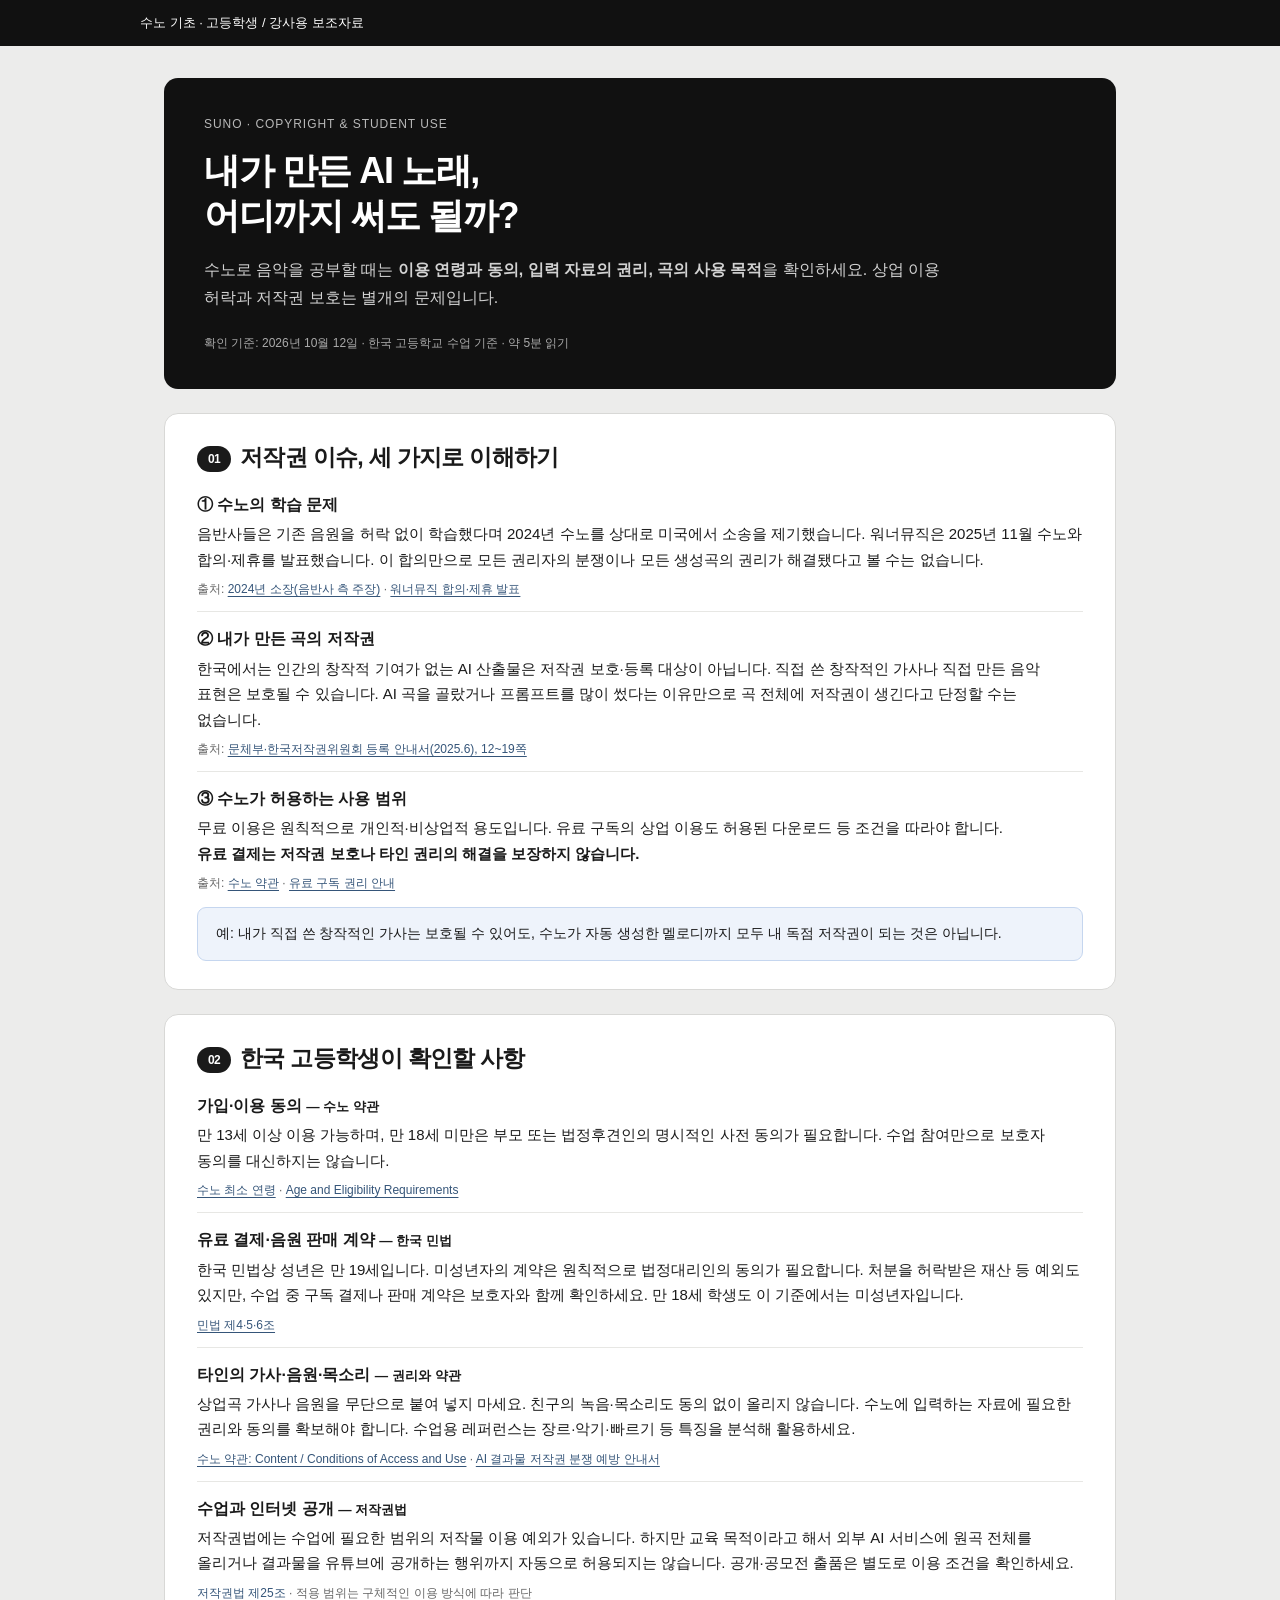
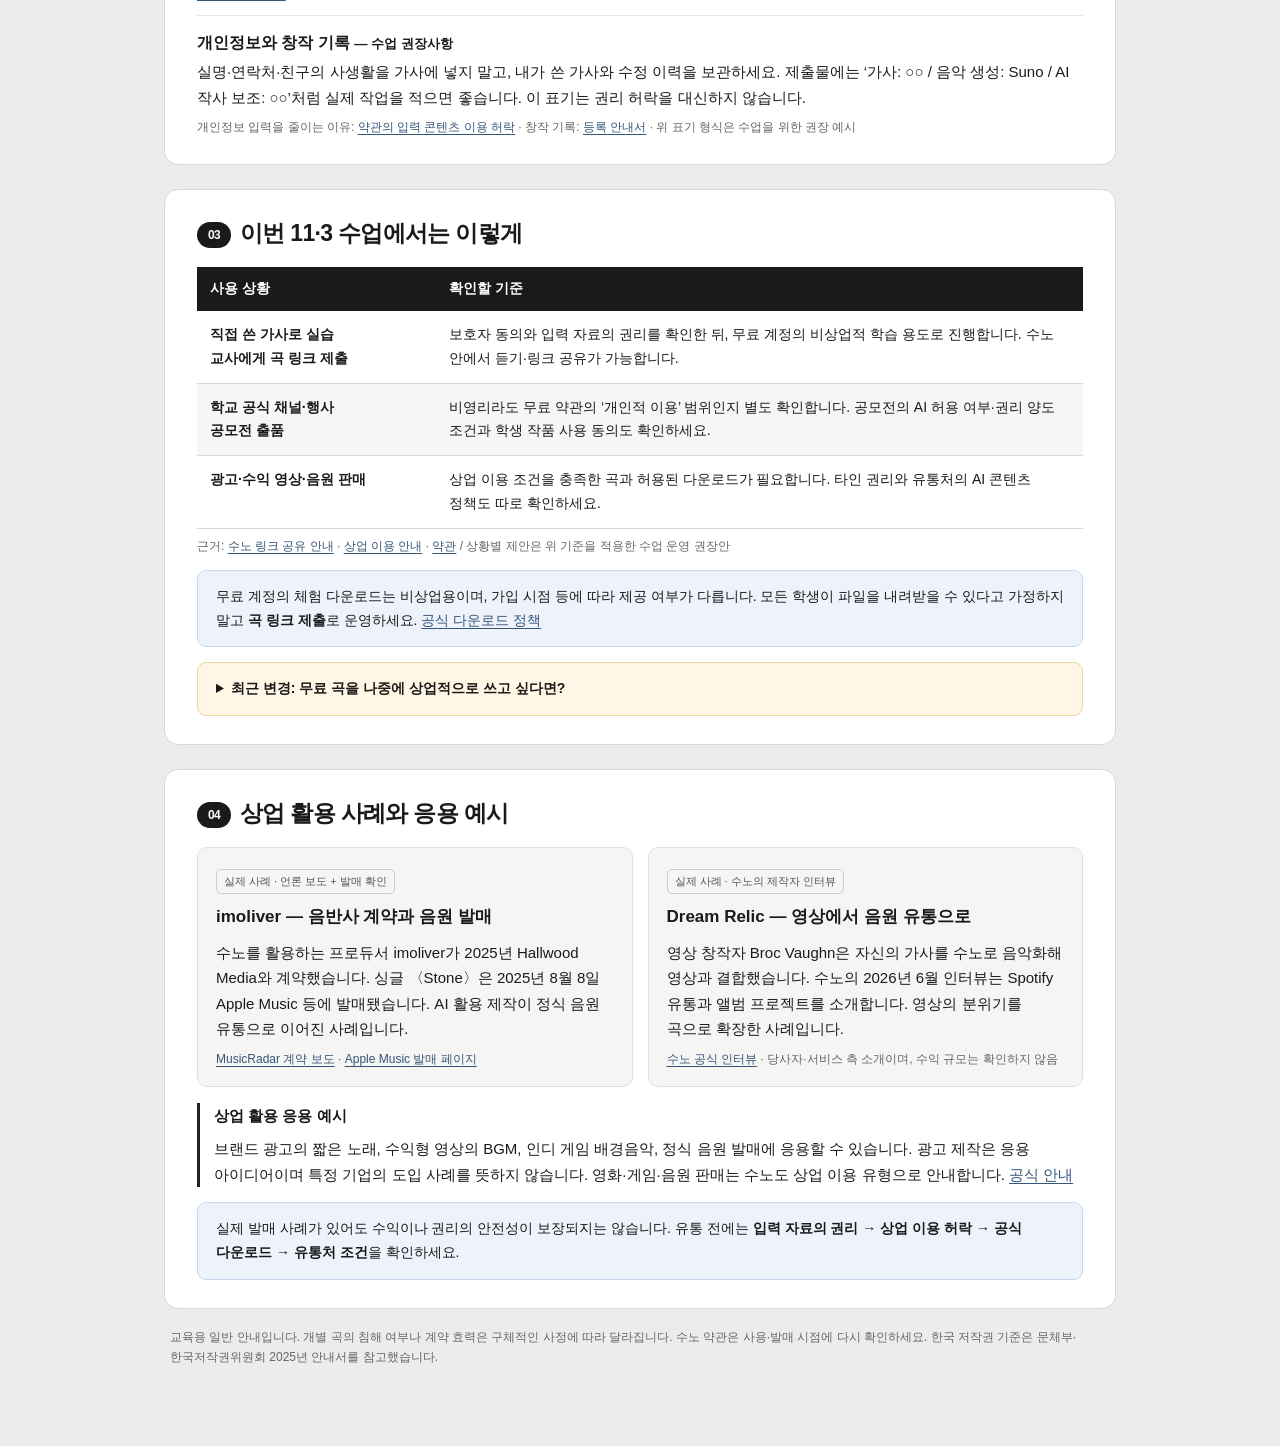
==== copyright.html @ e7ae3f12 "Publish Suno classroom materials without download controls Add the lesson, student practice cards, s" ====
<!doctype html>
<html lang="ko">
<head>
<meta charset="utf-8">
<meta name="viewport" content="width=device-width,initial-scale=1">
<title>수노 저작권과 학생 이용 — 간단 안내</title>
<style>
:root{--paper:#ececeb;--ink:#1a1a1a;--muted:#666;--line:#d8d8d6;--blue:#eef3fb;--yellow:#fff6e6}
*{box-sizing:border-box}body{margin:0;background:var(--paper);color:var(--ink);font-family:"Pretendard",-apple-system,BlinkMacSystemFont,"Apple SD Gothic Neo","Malgun Gothic",sans-serif;font-size:16px;line-height:1.7;word-break:keep-all;overflow-wrap:anywhere}
.bar{background:#111;color:#fff;padding:12px max(20px,calc((100vw - 1000px)/2));display:flex;justify-content:space-between;align-items:center;gap:18px;font-size:13px}.bar button{background:#333;color:white;border:1px solid #555;border-radius:7px;padding:8px 13px;cursor:pointer;font:inherit}
main{max-width:1000px;margin:32px auto 60px;padding:0 24px}header{background:#111;color:#fff;padding:36px 40px;border-radius:14px}.kicker{color:#b9b9b9;font-size:12px;letter-spacing:.08em}h1{font-size:36px;line-height:1.25;letter-spacing:-.04em;margin:14px 0 18px}header p{color:#d2d2d2;margin:0;max-width:760px}.meta{font-size:12px;margin-top:22px;color:#aaa}
section{margin-top:24px;background:#fff;border:1px solid var(--line);border-radius:14px;padding:28px 32px}h2{margin:0 0 18px;font-size:23px;line-height:1.35;letter-spacing:-.03em}h3{font-size:17px;margin:0 0 7px}p{margin:8px 0}a{color:#355579;text-underline-offset:3px}.ref{font-size:12px;color:var(--muted);line-height:1.5;margin-top:8px}.no{font-size:12px;border-radius:20px;background:#1a1a1a;color:white;padding:5px 11px;margin-right:9px;vertical-align:middle;display:inline-block}.grid{display:grid;grid-template-columns:1fr 1fr;gap:15px}.card{padding:18px;background:#f5f5f3;border:1px solid #e0e0dc;border-radius:10px}.card p{font-size:15px}.note{padding:14px 18px;background:var(--blue);border:1px solid #c5d6ef;border-radius:9px;margin-top:15px;font-size:14px}.note.warn{background:var(--yellow);border-color:#f0d79a}.rows{list-style:none;padding:0;margin:0}.rows li{padding:13px 0;border-bottom:1px solid #e7e7e4}.rows li:first-child{padding-top:0}.rows li:last-child{border-bottom:0;padding-bottom:0}.rows strong{display:block;margin-bottom:3px}.rows p{margin:0;font-size:15px}.table-wrap{overflow-x:auto}table{width:100%;border-collapse:collapse;font-size:14px}th{background:#1a1a1a;color:white;text-align:left;padding:10px 13px}td{padding:12px 13px;border-bottom:1px solid var(--line);vertical-align:top}tr:nth-child(even){background:#f6f6f4}th:first-child{width:27%}.tag{display:inline-block;font-size:11px;color:#555;border:1px solid #ccc;border-radius:5px;padding:2px 7px;margin-bottom:9px}.sources{font-size:13px;margin:12px 0 0;padding-left:20px}.sources li{margin:7px 0}footer{font-size:12px;color:var(--muted);padding:18px 6px}.example{border-left:3px solid #222;padding-left:14px;margin-top:16px;font-size:15px}
@media(max-width:640px){main{padding:0 14px;margin-top:18px}header{padding:26px 24px}h1{font-size:29px}section{padding:23px 22px}h2{font-size:21px}.grid{grid-template-columns:1fr}.bar{padding:12px 16px}th:first-child{width:32%}}
@media print{@page{size:A4;margin:15mm}body{background:white;font-size:11pt}.bar{display:none}main{margin:0;padding:0;max-width:none}header{padding:20px 24px}h1{font-size:25pt}section{padding:18px 20px;margin-top:16px}h2{font-size:17pt}.card,.note,.rows li,tr{break-inside:avoid}h2,h3{break-after:avoid}a{color:inherit}.ref,.sources{font-size:9pt}*{-webkit-print-color-adjust:exact;print-color-adjust:exact}}
</style>
</head>
<body>
<div class="bar"><span>수노 기초 · 고등학생 / 강사용 보조자료</span></div>
<main>
<header>
<div class="kicker">SUNO · COPYRIGHT &amp; STUDENT USE</div>
<h1>내가 만든 AI 노래,<br>어디까지 써도 될까?</h1>
<p>수노로 음악을 공부할 때는 <strong>이용 연령과 동의, 입력 자료의 권리, 곡의 사용 목적</strong>을 확인하세요. 상업 이용 허락과 저작권 보호는 별개의 문제입니다.</p>
<div class="meta">확인 기준: 2026년 10월 12일 · 한국 고등학교 수업 기준 · 약 5분 읽기</div>
</header>

<section>
<h2><span class="no">01</span>저작권 이슈, 세 가지로 이해하기</h2>
<ul class="rows">
<li><strong>① 수노의 학습 문제</strong><p>음반사들은 기존 음원을 허락 없이 학습했다며 2024년 수노를 상대로 미국에서 소송을 제기했습니다. 워너뮤직은 2025년 11월 수노와 합의·제휴를 발표했습니다. 이 합의만으로 모든 권리자의 분쟁이나 모든 생성곡의 권리가 해결됐다고 볼 수는 없습니다.</p><div class="ref">출처: <a href="https://www.riaa.com/wp-content/uploads/2024/06/Suno-complaint-file-stamped20.pdf">2024년 소장(음반사 측 주장)</a> · <a href="https://www.wmg.com/news/warner-music-group-and-suno-forge-groundbreaking-partnership">워너뮤직 합의·제휴 발표</a></div></li>
<li><strong>② 내가 만든 곡의 저작권</strong><p>한국에서는 인간의 창작적 기여가 없는 AI 산출물은 저작권 보호·등록 대상이 아닙니다. 직접 쓴 창작적인 가사나 직접 만든 음악 표현은 보호될 수 있습니다. AI 곡을 골랐거나 프롬프트를 많이 썼다는 이유만으로 곡 전체에 저작권이 생긴다고 단정할 수는 없습니다.</p><div class="ref">출처: <a href="https://www.copyright.or.kr/information-materials/publication/research-report/view.do?brdctsno=54253">문체부·한국저작권위원회 등록 안내서(2025.6), 12~19쪽</a></div></li>
<li><strong>③ 수노가 허용하는 사용 범위</strong><p>무료 이용은 원칙적으로 개인적·비상업적 용도입니다. 유료 구독의 상업 이용도 허용된 다운로드 등 조건을 따라야 합니다. <strong>유료 결제는 저작권 보호나 타인 권리의 해결을 보장하지 않습니다.</strong></p><div class="ref">출처: <a href="https://suno.com/terms-of-service">수노 약관</a> · <a href="https://help.suno.com/en/articles/9601665">유료 구독 권리 안내</a></div></li>
</ul>
<div class="note">예: 내가 직접 쓴 창작적인 가사는 보호될 수 있어도, 수노가 자동 생성한 멜로디까지 모두 내 독점 저작권이 되는 것은 아닙니다.</div>
</section>

<section>
<h2><span class="no">02</span>한국 고등학생이 확인할 사항</h2>
<ul class="rows">
<li><strong>가입·이용 동의 <small>— 수노 약관</small></strong><p>만 13세 이상 이용 가능하며, 만 18세 미만은 부모 또는 법정후견인의 명시적인 사전 동의가 필요합니다. 수업 참여만으로 보호자 동의를 대신하지는 않습니다.</p><div class="ref"><a href="https://help.suno.com/en/articles/9720001">수노 최소 연령</a> · <a href="https://suno.com/terms-of-service">Age and Eligibility Requirements</a></div></li>
<li><strong>유료 결제·음원 판매 계약 <small>— 한국 민법</small></strong><p>한국 민법상 성년은 만 19세입니다. 미성년자의 계약은 원칙적으로 법정대리인의 동의가 필요합니다. 처분을 허락받은 재산 등 예외도 있지만, 수업 중 구독 결제나 판매 계약은 보호자와 함께 확인하세요. 만 18세 학생도 이 기준에서는 미성년자입니다.</p><div class="ref"><a href="https://law.go.kr/법령/민법">민법 제4·5·6조</a></div></li>
<li><strong>타인의 가사·음원·목소리 <small>— 권리와 약관</small></strong><p>상업곡 가사나 음원을 무단으로 붙여 넣지 마세요. 친구의 녹음·목소리도 동의 없이 올리지 않습니다. 수노에 입력하는 자료에 필요한 권리와 동의를 확보해야 합니다. 수업용 레퍼런스는 장르·악기·빠르기 등 특징을 분석해 활용하세요.</p><div class="ref"><a href="https://suno.com/terms-of-service">수노 약관: Content / Conditions of Access and Use</a> · <a href="https://www.copyright.or.kr/information-materials/publication/research-report/view.do?brdctsno=54252">AI 결과물 저작권 분쟁 예방 안내서</a></div></li>
<li><strong>수업과 인터넷 공개 <small>— 저작권법</small></strong><p>저작권법에는 수업에 필요한 범위의 저작물 이용 예외가 있습니다. 하지만 교육 목적이라고 해서 외부 AI 서비스에 원곡 전체를 올리거나 결과물을 유튜브에 공개하는 행위까지 자동으로 허용되지는 않습니다. 공개·공모전 출품은 별도로 이용 조건을 확인하세요.</p><div class="ref"><a href="https://www.law.go.kr/lsLinkCommonInfo.do?chrClsCd=010202&amp;lsJoLnkSeq=1033063527">저작권법 제25조</a> · 적용 범위는 구체적인 이용 방식에 따라 판단</div></li>
<li><strong>개인정보와 창작 기록 <small>— 수업 권장사항</small></strong><p>실명·연락처·친구의 사생활을 가사에 넣지 말고, 내가 쓴 가사와 수정 이력을 보관하세요. 제출물에는 ‘가사: ○○ / 음악 생성: Suno / AI 작사 보조: ○○’처럼 실제 작업을 적으면 좋습니다. 이 표기는 권리 허락을 대신하지 않습니다.</p><div class="ref">개인정보 입력을 줄이는 이유: <a href="https://suno.com/terms-of-service">약관의 입력 콘텐츠 이용 허락</a> · 창작 기록: <a href="https://www.copyright.or.kr/information-materials/publication/research-report/view.do?brdctsno=54253">등록 안내서</a> · 위 표기 형식은 수업을 위한 권장 예시</div></li>
</ul>
</section>

<section>
<h2><span class="no">03</span>이번 11·3 수업에서는 이렇게</h2>
<div class="table-wrap"><table>
<thead><tr><th>사용 상황</th><th>확인할 기준</th></tr></thead>
<tbody>
<tr><td><strong>직접 쓴 가사로 실습<br>교사에게 곡 링크 제출</strong></td><td>보호자 동의와 입력 자료의 권리를 확인한 뒤, 무료 계정의 비상업적 학습 용도로 진행합니다. 수노 안에서 듣기·링크 공유가 가능합니다.</td></tr>
<tr><td><strong>학교 공식 채널·행사<br>공모전 출품</strong></td><td>비영리라도 무료 약관의 ‘개인적 이용’ 범위인지 별도 확인합니다. 공모전의 AI 허용 여부·권리 양도 조건과 학생 작품 사용 동의도 확인하세요.</td></tr>
<tr><td><strong>광고·수익 영상·음원 판매</strong></td><td>상업 이용 조건을 충족한 곡과 허용된 다운로드가 필요합니다. 타인 권리와 유통처의 AI 콘텐츠 정책도 따로 확인하세요.</td></tr>
</tbody></table></div>
<div class="ref">근거: <a href="https://help.suno.com/en/articles/13614785">수노 링크 공유 안내</a> · <a href="https://help.suno.com/en/articles/9601665">상업 이용 안내</a> · <a href="https://suno.com/terms-of-service">약관</a> / 상황별 제안은 위 기준을 적용한 수업 운영 권장안</div>
<div class="note">무료 계정의 체험 다운로드는 비상업용이며, 가입 시점 등에 따라 제공 여부가 다릅니다. 모든 학생이 파일을 내려받을 수 있다고 가정하지 말고 <strong>곡 링크 제출</strong>로 운영하세요. <a href="https://help.suno.com/en/articles/13876865">공식 다운로드 정책</a></div>
<details class="note warn"><summary><strong>최근 변경: 무료 곡을 나중에 상업적으로 쓰고 싶다면?</strong></summary>
<p>2026년 10월 6일 공식 도움말은 <strong>본인이 원작자인 곡의 리믹스</strong>에 유료 다운로드 크레딧을 사용하면, 원곡이 무료로 만들어졌어도 상업 이용 자격을 얻을 수 있다고 안내합니다. 다른 사람 곡의 리믹스는 수익화 대상이 아닙니다.</p>
<p>다만 약관에는 리믹스의 비상업 이용 제한도 있어 적용 범위를 확인해야 합니다. ‘구독만 하면 예전 무료 곡 전체가 상업용이 된다’고 해석하지 말고, 해당 곡·기능에 대한 수노의 확인을 받으세요.</p>
<div class="ref"><a href="https://help.suno.com/en/articles/9604993">Can I monetize a Remix? (2026.10.6)</a> · <a href="https://suno.com/terms-of-service">약관: Remixes / Permitted Commercial Use</a></div>
</details>
</section>

<section>
<h2><span class="no">04</span>상업 활용 사례와 응용 예시</h2>
<div class="grid">
<article class="card"><span class="tag">실제 사례 · 언론 보도 + 발매 확인</span><h3>imoliver — 음반사 계약과 음원 발매</h3><p>수노를 활용하는 프로듀서 imoliver가 2025년 Hallwood Media와 계약했습니다. 싱글 〈Stone〉은 2025년 8월 8일 Apple Music 등에 발매됐습니다. AI 활용 제작이 정식 음원 유통으로 이어진 사례입니다.</p><div class="ref"><a href="https://www.musicradar.com/music-tech/a-huge-moment-not-just-for-me-but-for-the-future-of-music-ai-creator-signs-record-deal-with-hallwood-media">MusicRadar 계약 보도</a> · <a href="https://music.apple.com/us/album/stone-single/1829014682">Apple Music 발매 페이지</a></div></article>
<article class="card"><span class="tag">실제 사례 · 수노의 제작자 인터뷰</span><h3>Dream Relic — 영상에서 음원 유통으로</h3><p>영상 창작자 Broc Vaughn은 자신의 가사를 수노로 음악화해 영상과 결합했습니다. 수노의 2026년 6월 인터뷰는 Spotify 유통과 앨범 프로젝트를 소개합니다. 영상의 분위기를 곡으로 확장한 사례입니다.</p><div class="ref"><a href="https://blog.suno.com/blog/dream-relic">수노 공식 인터뷰</a> · 당사자·서비스 측 소개이며, 수익 규모는 확인하지 않음</div></article>
</div>
<div class="example"><strong>상업 활용 응용 예시</strong><p>브랜드 광고의 짧은 노래, 수익형 영상의 BGM, 인디 게임 배경음악, 정식 음원 발매에 응용할 수 있습니다. 광고 제작은 응용 아이디어이며 특정 기업의 도입 사례를 뜻하지 않습니다. 영화·게임·음원 판매는 수노도 상업 이용 유형으로 안내합니다. <a href="https://help.suno.com/en/articles/9601665">공식 안내</a></p></div>
<div class="note">실제 발매 사례가 있어도 수익이나 권리의 안전성이 보장되지는 않습니다. 유통 전에는 <strong>입력 자료의 권리 → 상업 이용 허락 → 공식 다운로드 → 유통처 조건</strong>을 확인하세요.</div>
</section>

<footer>교육용 일반 안내입니다. 개별 곡의 침해 여부나 계약 효력은 구체적인 사정에 따라 달라집니다. 수노 약관은 사용·발매 시점에 다시 확인하세요. 한국 저작권 기준은 문체부·한국저작권위원회 2025년 안내서를 참고했습니다.</footer>
</main>
</body>
</html>
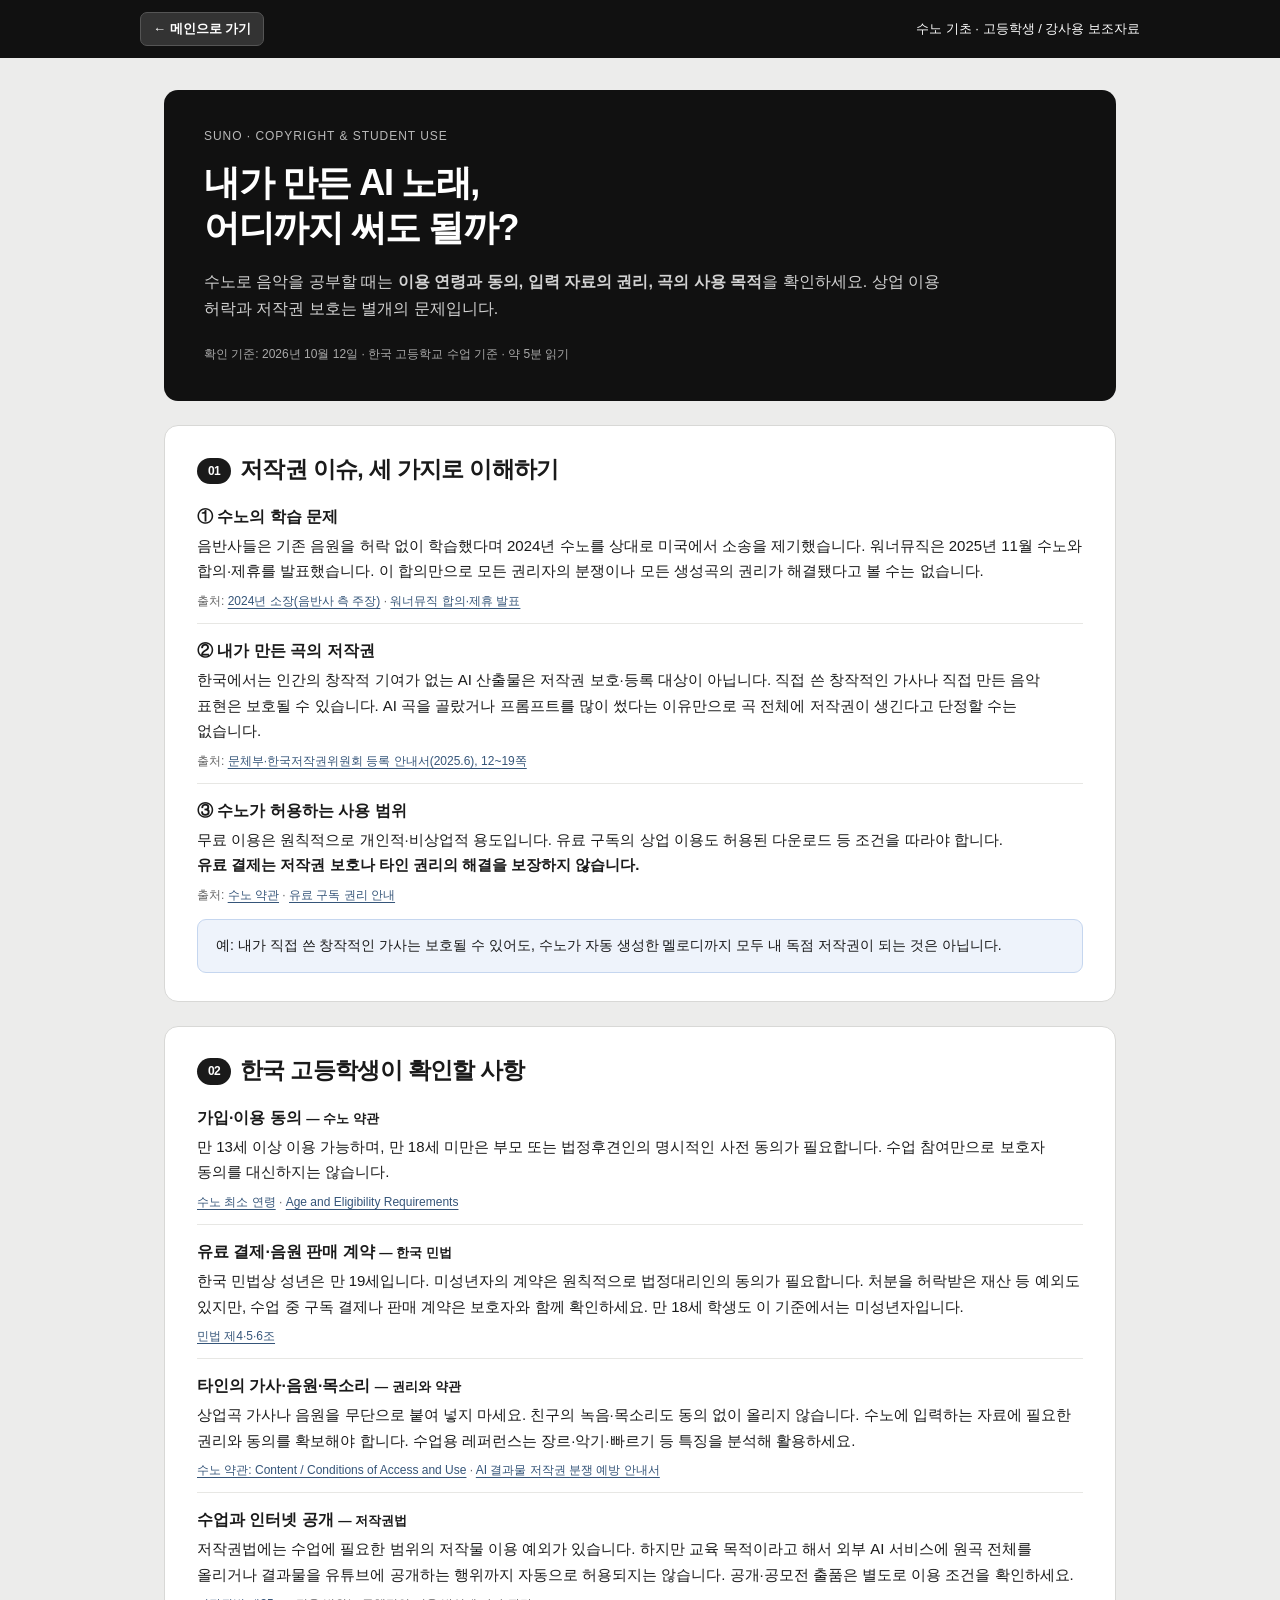
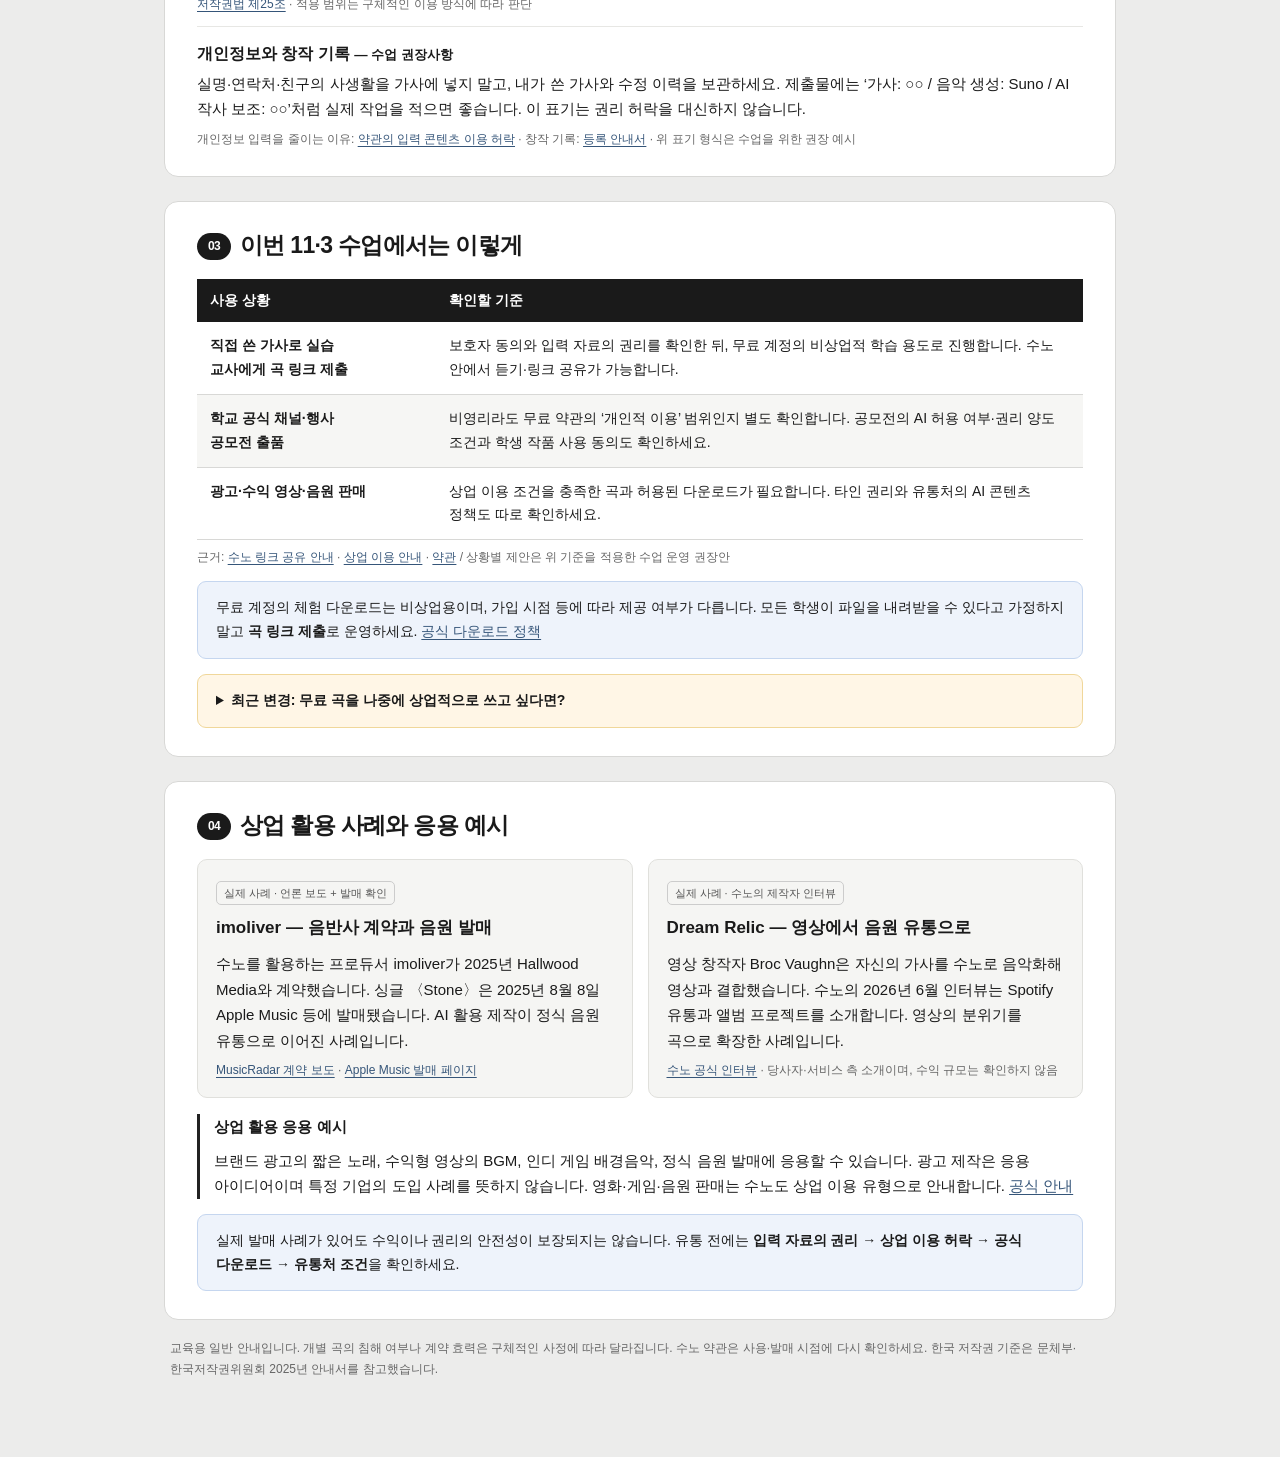
==== commit 8ef1b684: "Add home navigation to all classroom pages" ====
--- a/copyright.html
+++ b/copyright.html
@@ -13,9 +13,16 @@
 @media(max-width:640px){main{padding:0 14px;margin-top:18px}header{padding:26px 24px}h1{font-size:29px}section{padding:23px 22px}h2{font-size:21px}.grid{grid-template-columns:1fr}.bar{padding:12px 16px}th:first-child{width:32%}}
 @media print{@page{size:A4;margin:15mm}body{background:white;font-size:11pt}.bar{display:none}main{margin:0;padding:0;max-width:none}header{padding:20px 24px}h1{font-size:25pt}section{padding:18px 20px;margin-top:16px}h2{font-size:17pt}.card,.note,.rows li,tr{break-inside:avoid}h2,h3{break-after:avoid}a{color:inherit}.ref,.sources{font-size:9pt}*{-webkit-print-color-adjust:exact;print-color-adjust:exact}}
 </style>
+<style data-source="classroom-navigation">
+.toolbar .classroom-home,.bar .classroom-home{display:inline-flex;align-items:center;flex-shrink:0;gap:6px;padding:8px 12px;border:1px solid #555;border-radius:7px;background:#333;color:#fff;font:600 13px/1.2 -apple-system,BlinkMacSystemFont,"Apple SD Gothic Neo","Malgun Gothic",sans-serif;text-decoration:none;white-space:nowrap}
+.toolbar .classroom-home:hover,.bar .classroom-home:hover{background:#494949}
+.toolbar .classroom-home:focus-visible,.bar .classroom-home:focus-visible{outline:3px solid #7fa7b2;outline-offset:3px}
+@media(max-width:760px){.toolbar .title,.toolbar>strong,.bar>span{min-width:0;overflow:hidden;text-overflow:ellipsis;white-space:nowrap}.toolbar .hint{display:none}}
+@media print{.classroom-home{display:none!important}}
+</style>
 </head>
 <body>
-<div class="bar"><span>수노 기초 · 고등학생 / 강사용 보조자료</span></div>
+<div class="bar"><a class="classroom-home" href="./" aria-label="메인으로 가기">← 메인으로 가기</a><span>수노 기초 · 고등학생 / 강사용 보조자료</span></div>
 <main>
 <header>
 <div class="kicker">SUNO · COPYRIGHT &amp; STUDENT USE</div>
